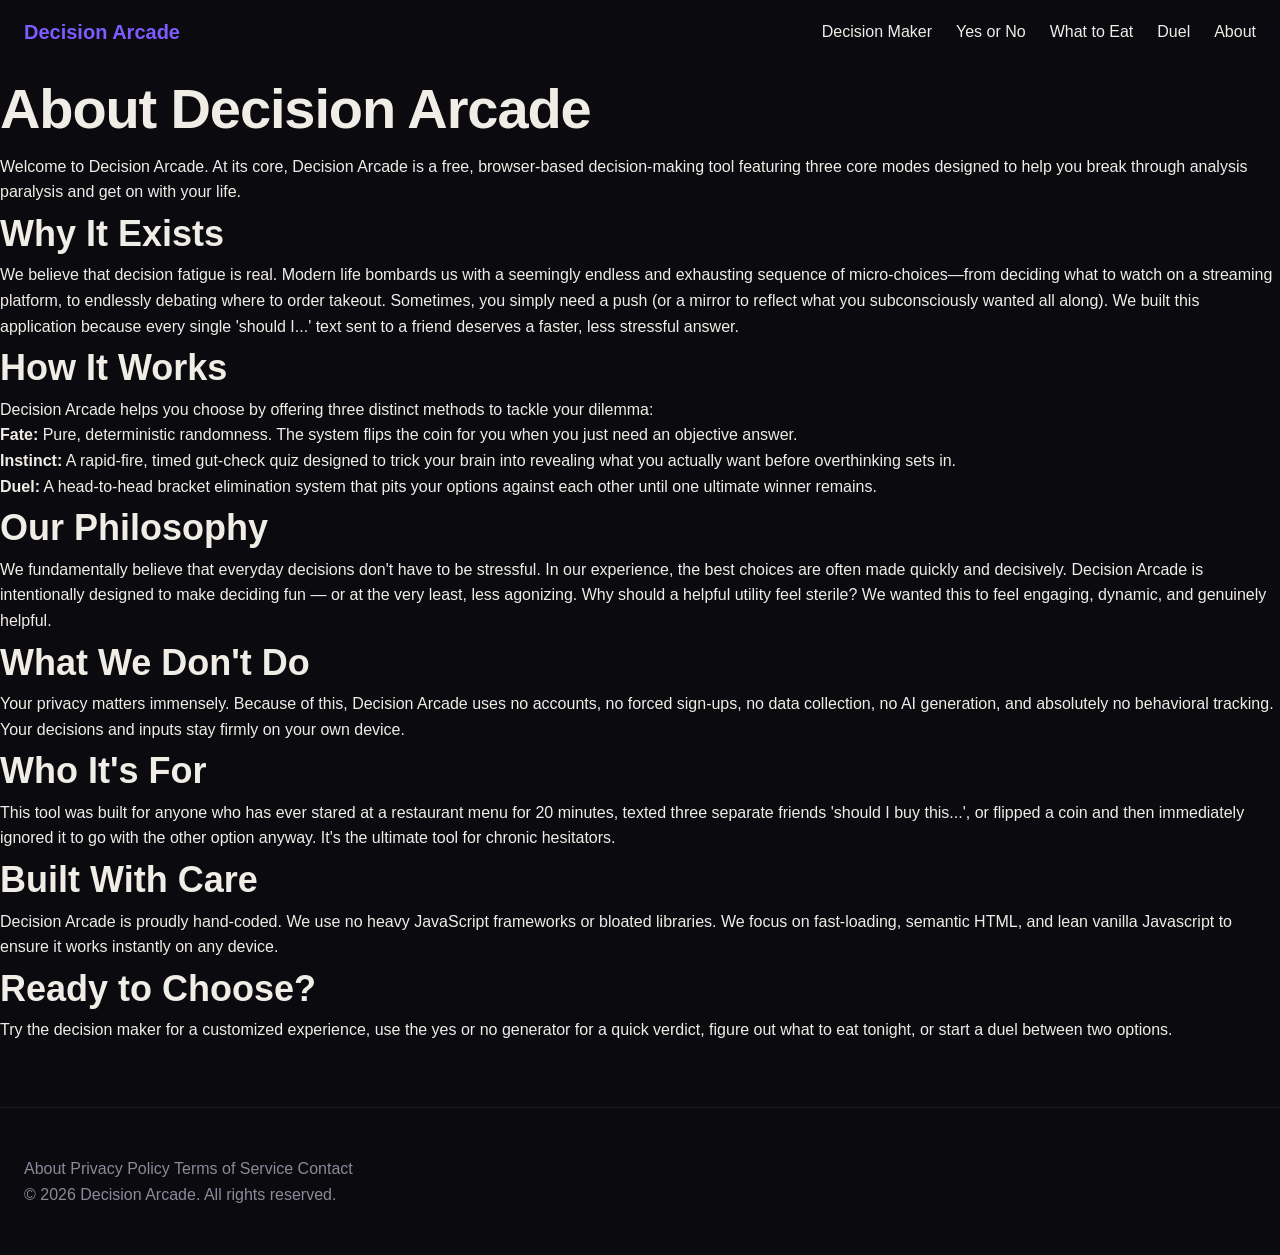
==== about/index.html @ 9a16ab04 "Initial commit: Decision Arcade static site with pre-monetization ad readiness" ====
<!DOCTYPE html>
<html lang="en">
<head>
    <meta charset="UTF-8">
    <meta name="viewport" content="width=device-width, initial-scale=1.0">
    <title>About Decision Arcade — Why We Built This</title>
    <meta name="description" content="Decision Arcade is a free, no-sign-up decision making tool. Learn why we built it and how it works.">
    <link rel="canonical" href="https://decisionarcade.netlify.app/about/">
    
    <meta property="og:title" content="About Decision Arcade — Why We Built This">
    <meta property="og:description" content="Decision Arcade is a free, no-sign-up decision making tool. Learn why we built it and how it works.">
    <meta property="og:type" content="website">
    <meta property="og:url" content="https://decisionarcade.netlify.app/about/">
    <meta property="og:image" content="https://decisionarcade.netlify.app/images/og-default.jpg">
    
    <meta name="twitter:card" content="summary_large_image">
    <meta name="twitter:title" content="About Decision Arcade — Why We Built This">
    <meta name="twitter:description" content="Decision Arcade is a free, no-sign-up decision making tool. Learn why we built it and how it works.">
    <meta name="twitter:image" content="https://decisionarcade.netlify.app/images/og-default.jpg">
    
    <link rel="icon" href="/favicon.svg" type="image/svg+xml">
    <link rel="stylesheet" href="/css/style.css">
</head>
<body>
    <a href="#main" class="sr-only">Skip to content</a>
    <nav class="site-nav">
      <a href="/" class="nav-logo">Decision Arcade</a>
      <button class="nav-toggle" aria-label="Toggle menu" aria-expanded="false">
        <span></span><span></span><span></span>
      </button>
      <ul class="nav-links">
        <li><a href="/decision-maker/">Decision Maker</a></li>
        <li><a href="/yes-or-no/">Yes or No</a></li>
        <li><a href="/what-should-i-eat/">What to Eat</a></li>
        <li><a href="/duel/">Duel</a></li>
        <li><a href="/about/">About</a></li>
      </ul>
    </nav>
    <div class="nav-mobile">
      <ul>
        <li><a href="/decision-maker/">Decision Maker</a></li>
        <li><a href="/yes-or-no/">Yes or No</a></li>
        <li><a href="/what-should-i-eat/">What to Eat</a></li>
        <li><a href="/duel/">Duel</a></li>
        <li><a href="/about/">About</a></li>
        <li><a href="/privacy/">Privacy</a></li>
        <li><a href="/terms/">Terms</a></li>
        <li><a href="/contact/">Contact</a></li>
      </ul>
    </div>

    <div class="ad-slot ad-slot-header"></div>

    <main id="main">
        <div class="content-container">
            <h1>About Decision Arcade</h1>
            
            <p>Welcome to Decision Arcade. At its core, Decision Arcade is a free, browser-based decision-making tool featuring three core modes designed to help you break through analysis paralysis and get on with your life.</p>
            
            <h2>Why It Exists</h2>
            <p>We believe that decision fatigue is real. Modern life bombards us with a seemingly endless and exhausting sequence of micro-choices—from deciding what to watch on a streaming platform, to endlessly debating where to order takeout. Sometimes, you simply need a push (or a mirror to reflect what you subconsciously wanted all along). We built this application because every single 'should I...' text sent to a friend deserves a faster, less stressful answer.</p>

            <h2>How It Works</h2>
            <p>Decision Arcade helps you choose by offering three distinct methods to tackle your dilemma:</p>
            <ul>
                <li><strong>Fate:</strong> Pure, deterministic randomness. The system flips the coin for you when you just need an objective answer.</li>
                <li><strong>Instinct:</strong> A rapid-fire, timed gut-check quiz designed to trick your brain into revealing what you actually want before overthinking sets in.</li>
                <li><strong>Duel:</strong> A head-to-head bracket elimination system that pits your options against each other until one ultimate winner remains.</li>
            </ul>

            <h2>Our Philosophy</h2>
            <p>We fundamentally believe that everyday decisions don't have to be stressful. In our experience, the best choices are often made quickly and decisively. Decision Arcade is intentionally designed to make deciding fun — or at the very least, less agonizing. Why should a helpful utility feel sterile? We wanted this to feel engaging, dynamic, and genuinely helpful.</p>

            <h2>What We Don't Do</h2>
            <p>Your privacy matters immensely. Because of this, Decision Arcade uses no accounts, no forced sign-ups, no data collection, no AI generation, and absolutely no behavioral tracking. Your decisions and inputs stay firmly on your own device.</p>

            <h2>Who It's For</h2>
            <p>This tool was built for anyone who has ever stared at a restaurant menu for 20 minutes, texted three separate friends 'should I buy this...', or flipped a coin and then immediately ignored it to go with the other option anyway. It's the ultimate tool for chronic hesitators.</p>

            <h2>Built With Care</h2>
            <p>Decision Arcade is proudly hand-coded. We use no heavy JavaScript frameworks or bloated libraries. We focus on fast-loading, semantic HTML, and lean vanilla Javascript to ensure it works instantly on any device.</p>

            <h2>Ready to Choose?</h2>
            <p><a href="/decision-maker/">Try the decision maker</a> for a customized experience, <a href="/yes-or-no/">use the yes or no generator</a> for a quick verdict, <a href="/what-should-i-eat/">figure out what to eat</a> tonight, or <a href="/duel/">start a duel between two options</a>.</p>
        </div>
    </main>

    <div class="ad-slot ad-slot-footer"></div>

    <footer class="site-footer">
        <div class="footer-links-container">
            <a href="/about/">About</a>
            <a href="/privacy/">Privacy Policy</a>
            <a href="/terms/">Terms of Service</a>
            <a href="/contact/">Contact</a>
        </div>
        <p>&copy; 2026 Decision Arcade. All rights reserved.</p>
    </footer>

    <script src="/js/app.js"></script>
    <script src="/js/seo.js"></script>
</body>
</html>
---- css/style.css ----
/* css/style.css */
/* Mobile-first responsive stylesheet */
:root {
  --bg: #0A0A0F;
  --surface: #141420;
  --glass: rgba(255,255,255,0.04);
  --glass-border: rgba(255,255,255,0.08);
  --text: #F0EDE6;
  --text-muted: #8A8A9A;
  --accent: #7C5CFF;
  --accent-glow: rgba(124,92,255,0.3);
  --accent-hover: #9B7FFF;
  --success: #4ADE80;
  --danger: #F87171;
}

/* RESET */
*, *::before, *::after {
  box-sizing: border-box;
}

body, h1, h2, h3, p, ul, li {
  margin: 0;
  padding: 0;
}

html {
  scroll-behavior: smooth;
}

body {
  background-color: var(--bg);
  color: var(--text);
  font-family: 'Inter', -apple-system, BlinkMacSystemFont, 'Segoe UI', sans-serif;
  line-height: 1.6;
  font-size: 1rem;
}

img, svg {
  max-width: 100%;
  display: block;
}

a {
  color: inherit;
  text-decoration: none;
}

button {
  cursor: pointer;
  border: none;
  background: transparent;
  font-family: inherit;
  padding: 0;
}

/* TYPOGRAPHY */
h1 {
  font-size: clamp(2rem, 5vw, 3.5rem);
  font-weight: 800;
  letter-spacing: -0.02em;
}

h2 {
  font-size: clamp(1.5rem, 3vw, 2.25rem);
  font-weight: 700;
}

h3 {
  font-size: clamp(1.2rem, 2vw, 1.5rem);
  font-weight: 600;
}

/* LAYOUT CLASSES */
.container {
  max-width: 720px;
  margin: 0 auto;
  padding: 0 1.5rem;
}

.container-wide {
  max-width: 960px;
  margin: 0 auto;
  padding: 0 1.5rem;
}

/* COMPONENTS */
.glass-card {
  background: var(--glass);
  border: 1px solid var(--glass-border);
  border-radius: 16px;
  backdrop-filter: blur(16px);
  padding: 2rem;
}

.btn-primary {
  background: var(--accent);
  color: #fff;
  border-radius: 12px;
  padding: 1rem 2rem;
  min-height: 48px;
  font-weight: 600;
  transition: all 0.2s ease;
}
.btn-primary:hover {
  background: var(--accent-hover);
  box-shadow: 0 0 15px var(--accent-glow);
}

.btn-secondary {
  background: transparent;
  border: 1px solid var(--glass-border);
  color: var(--text);
  border-radius: 12px;
  padding: 1rem 2rem;
  min-height: 48px;
  font-weight: 600;
  transition: all 0.2s ease;
}
.btn-secondary:hover {
  background: var(--glass);
}

.btn-ghost {
  background: none;
  border: none;
  color: var(--accent);
  padding: 0.5rem 1rem;
  font-weight: 600;
}
.btn-ghost:hover {
  text-decoration: underline;
}

.input-field {
  background: var(--surface);
  border: 1px solid var(--glass-border);
  border-radius: 12px;
  padding: 1rem 1.5rem;
  color: var(--text);
  font-size: 1.125rem;
  width: 100%;
  transition: border-color 0.2s ease, box-shadow 0.2s ease;
}
.input-field:focus {
  outline: none;
  border-color: var(--accent);
  box-shadow: 0 0 0 2px var(--accent-glow);
}

.mode-card {
  background: var(--glass);
  border: 1px solid var(--glass-border);
  border-radius: 16px;
  backdrop-filter: blur(16px);
  padding: 1.5rem;
  cursor: pointer;
  transition: transform 0.2s ease, border-color 0.2s ease;
}
.mode-card:hover {
  transform: translateY(-4px);
  border-color: var(--accent);
}

.result-screen {
  text-align: center;
  position: relative;
}
.result-screen::before {
  content: '';
  position: absolute;
  top: 50%;
  left: 50%;
  transform: translate(-50%, -50%);
  width: 200px;
  height: 200px;
  background: var(--accent-glow);
  filter: blur(50px);
  z-index: -1;
  border-radius: 50%;
}

.verdict-text {
  font-size: clamp(2rem, 8vw, 4rem);
  font-weight: 800;
  text-transform: uppercase;
  color: var(--accent);
  margin-bottom: 1rem;
}

.feedback-btn {
  background: var(--surface);
  border: 1px solid var(--glass-border);
  border-radius: 20px;
  padding: 0.5rem 1rem;
  font-size: 0.875rem;
  color: var(--text-muted);
  transition: all 0.2s ease;
}
.feedback-btn:hover {
  background: var(--glass);
  color: var(--text);
}

/* AD SLOTS — Pre-monetization: containers exist in DOM but are visually
   hidden. When an ad network is connected, remove `display:none` and
   restore min-heights. Never add fake ad text or placeholder imagery. */
.ad-slot {
  display: none;          /* hidden until ad network active */
  margin: 0;
  padding: 0;
  border: none;
  background: transparent;
}
.ad-slot-header {
  min-height: 0;
}
.ad-slot-content {
  min-height: 0;
}
.ad-slot-footer {
  min-height: 0;
}

/* NAVIGATION */
.site-nav {
  display: flex;
  justify-content: space-between;
  align-items: center;
  padding: 1rem 1.5rem;
  position: sticky;
  top: 0;
  z-index: 100;
  background: rgba(10, 10, 15, 0.8);
  backdrop-filter: blur(10px);
}
.nav-logo {
  font-weight: 800;
  font-size: 1.25rem;
  color: var(--accent);
  text-decoration: none;
}
.nav-links {
  display: none;
  gap: 1.5rem;
  list-style: none;
}
.nav-toggle {
  display: block;
  width: 48px;
  height: 48px;
  color: var(--text);
  font-size: 1.5rem;
}
.nav-mobile {
  position: fixed;
  top: 0;
  left: 0;
  width: 100%;
  height: 100vh;
  background: var(--bg);
  z-index: 99;
  display: none;
  flex-direction: column;
  align-items: center;
  justify-content: center;
  gap: 2rem;
  list-style: none;
}
.nav-mobile.active {
  display: flex;
}

/* FOOTER */
.site-footer {
  padding: 3rem 1.5rem;
  border-top: 1px solid var(--glass-border);
  color: var(--text-muted);
  margin-top: 4rem;
}
.site-footer-grid {
  display: grid;
  grid-template-columns: repeat(auto-fit, minmax(150px, 1fr));
  gap: 2rem;
  max-width: 960px;
  margin: 0 auto;
}

/* HISTORY */
.history-section {
  margin-top: 2rem;
}
.history-item {
  background: var(--glass);
  border: 1px solid var(--glass-border);
  border-radius: 8px;
  padding: 1rem;
  margin-bottom: 0.5rem;
  display: flex;
  flex-direction: column;
  gap: 0.5rem;
}
.history-clear {
  color: var(--danger);
  font-size: 0.875rem;
  margin-top: 1rem;
}

/* SCREENS */
.screen {
  display: none;
}
.screen.active {
  display: block;
  animation: fadeIn 0.5s ease;
}

/* FAQ */
.faq-section {
  max-width: 720px;
  margin: 0 auto;
}
.faq-item {
  border-bottom: 1px solid var(--glass-border);
}
.faq-question {
  font-weight: 600;
  cursor: pointer;
  padding: 1rem 0;
  display: flex;
  justify-content: space-between;
  align-items: center;
}
.faq-question::after {
  content: '+';
  font-size: 1.5rem;
  color: var(--accent);
}
.faq-item.open .faq-question::after {
  content: '-';
}
.faq-answer {
  padding: 0 0 1rem;
  color: var(--text-muted);
  max-height: 0;
  overflow: hidden;
  transition: max-height 0.3s ease, opacity 0.3s ease;
  opacity: 0;
}
.faq-item.open .faq-answer {
  max-height: 500px;
  opacity: 1;
}

/* CONTENT */
.editorial-section {
  max-width: 720px;
  margin: 3rem auto 0;
  line-height: 1.8;
}
.editorial-section h2 {
  margin-bottom: 1rem;
}
.editorial-section p {
  margin-bottom: 1rem;
  color: var(--text-muted);
}

/* UTILITIES */
.sr-only {
  position: absolute;
  width: 1px;
  height: 1px;
  padding: 0;
  margin: -1px;
  overflow: hidden;
  clip: rect(0, 0, 0, 0);
  white-space: nowrap;
  border-width: 0;
}
.text-accent { color: var(--accent); }
.text-muted { color: var(--text-muted); }
.glow { box-shadow: 0 0 30px var(--accent-glow); }
.fade-in { animation: fadeIn 0.5s ease; }
.scale-in { animation: scaleIn 0.3s ease; }
.toast {
  position: fixed;
  bottom: 2rem;
  left: 50%;
  transform: translateX(-50%) translateY(100px);
  background: var(--surface);
  color: var(--text);
  padding: 1rem 2rem;
  border-radius: 8px;
  border: 1px solid var(--glass-border);
  z-index: 1000;
  opacity: 0;
  transition: transform 0.3s ease, opacity 0.3s ease;
}
.toast.show {
  transform: translateX(-50%) translateY(0);
  opacity: 1;
}

/* ANIMATIONS */
@keyframes fadeIn {
  from { opacity: 0; transform: translateY(10px); }
  to { opacity: 1; transform: translateY(0); }
}
@keyframes scaleIn {
  from { opacity: 0; transform: scale(0.95); }
  to { opacity: 1; transform: scale(1); }
}
@keyframes pulse {
  0%, 100% { opacity: 1; }
  50% { opacity: 0.7; }
}

/* RESPONSIVE */
@media (min-width: 640px) {
  .history-item {
    flex-direction: row;
    align-items: center;
    justify-content: space-between;
  }
}
@media (min-width: 768px) {
  .nav-links { display: flex; }
  .nav-toggle { display: none; }
  .nav-mobile { display: none !important; }
}
@media (min-width: 1024px) {
  .container { padding: 0 2rem; }
  .container-wide { padding: 0 2rem; }
  .glass-card { padding: 3rem; }
}
@media (prefers-reduced-motion: reduce) {
  *, *::before, *::after {
    animation-duration: 0.01ms !important;
    animation-iteration-count: 1 !important;
    transition-duration: 0.01ms !important;
    scroll-behavior: auto !important;
  }
}
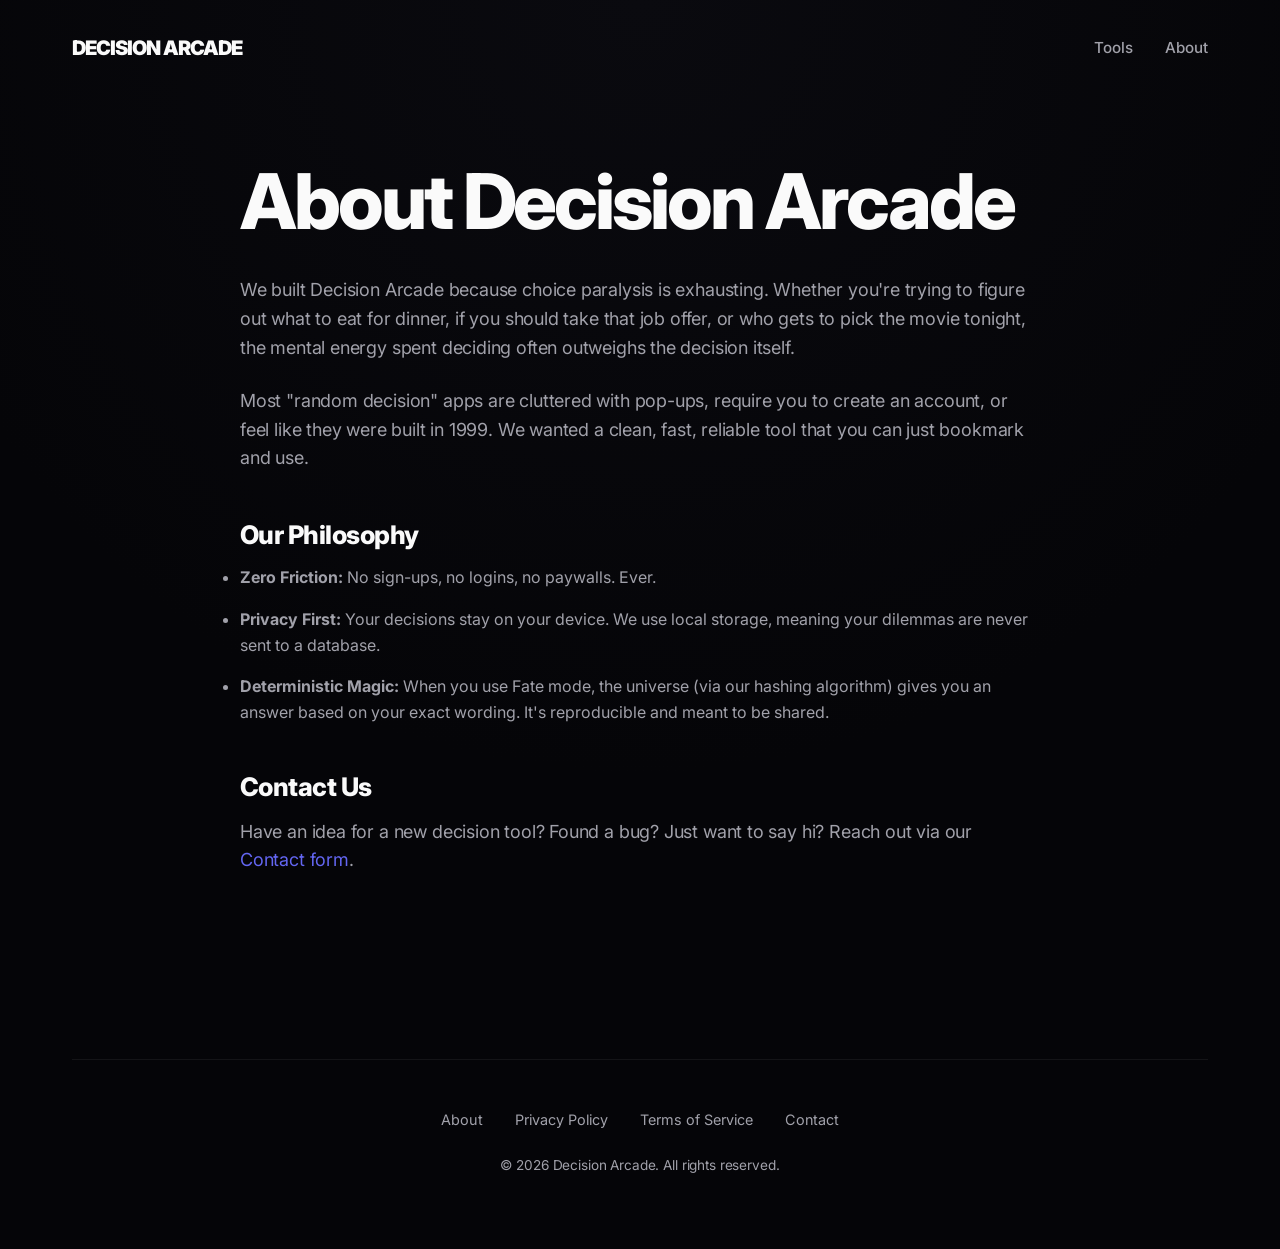
==== commit 5553e2f0: "V2 Cinematic Redesign" ====
--- a/about/index.html
+++ b/about/index.html
@@ -3,101 +3,52 @@
 <head>
     <meta charset="UTF-8">
     <meta name="viewport" content="width=device-width, initial-scale=1.0">
-    <title>About Decision Arcade — Why We Built This</title>
-    <meta name="description" content="Decision Arcade is a free, no-sign-up decision making tool. Learn why we built it and how it works.">
-    <link rel="canonical" href="https://decisionarcade.netlify.app/about/">
-    
-    <meta property="og:title" content="About Decision Arcade — Why We Built This">
-    <meta property="og:description" content="Decision Arcade is a free, no-sign-up decision making tool. Learn why we built it and how it works.">
-    <meta property="og:type" content="website">
-    <meta property="og:url" content="https://decisionarcade.netlify.app/about/">
-    <meta property="og:image" content="https://decisionarcade.netlify.app/images/og-default.jpg">
-    
-    <meta name="twitter:card" content="summary_large_image">
-    <meta name="twitter:title" content="About Decision Arcade — Why We Built This">
-    <meta name="twitter:description" content="Decision Arcade is a free, no-sign-up decision making tool. Learn why we built it and how it works.">
-    <meta name="twitter:image" content="https://decisionarcade.netlify.app/images/og-default.jpg">
-    
+    <title>About | Decision Arcade</title>
+    <meta name="description" content="About Decision Arcade. We build free tools to help you break through choice paralysis.">
     <link rel="icon" href="/favicon.svg" type="image/svg+xml">
     <link rel="stylesheet" href="/css/style.css">
 </head>
 <body>
-    <a href="#main" class="sr-only">Skip to content</a>
-    <nav class="site-nav">
-      <a href="/" class="nav-logo">Decision Arcade</a>
-      <button class="nav-toggle" aria-label="Toggle menu" aria-expanded="false">
-        <span></span><span></span><span></span>
-      </button>
-      <ul class="nav-links">
-        <li><a href="/decision-maker/">Decision Maker</a></li>
-        <li><a href="/yes-or-no/">Yes or No</a></li>
-        <li><a href="/what-should-i-eat/">What to Eat</a></li>
-        <li><a href="/duel/">Duel</a></li>
-        <li><a href="/about/">About</a></li>
-      </ul>
-    </nav>
-    <div class="nav-mobile">
-      <ul>
-        <li><a href="/decision-maker/">Decision Maker</a></li>
-        <li><a href="/yes-or-no/">Yes or No</a></li>
-        <li><a href="/what-should-i-eat/">What to Eat</a></li>
-        <li><a href="/duel/">Duel</a></li>
-        <li><a href="/about/">About</a></li>
-        <li><a href="/privacy/">Privacy</a></li>
-        <li><a href="/terms/">Terms</a></li>
-        <li><a href="/contact/">Contact</a></li>
-      </ul>
+    <div class="container">
+        <header>
+            <nav class="site-nav">
+                <a href="/" class="logo">Decision Arcade</a>
+                <div class="links">
+                    <a href="/decision-maker/">Tools</a>
+                    <a href="/about/">About</a>
+                </div>
+            </nav>
+        </header>
+
+        <main id="main-content" style="padding: 4rem 0; max-width: 800px; margin: 0 auto;">
+            <div class="reveal">
+                <h1 style="margin-bottom: 2rem;">About Decision Arcade</h1>
+                
+                <p>We built Decision Arcade because choice paralysis is exhausting. Whether you're trying to figure out what to eat for dinner, if you should take that job offer, or who gets to pick the movie tonight, the mental energy spent deciding often outweighs the decision itself.</p>
+                
+                <p>Most "random decision" apps are cluttered with pop-ups, require you to create an account, or feel like they were built in 1999. We wanted a clean, fast, reliable tool that you can just bookmark and use.</p>
+
+                <h3 style="margin-top: 3rem; margin-bottom: 1rem;">Our Philosophy</h3>
+                <ul>
+                    <li style="margin-bottom: 1rem; color: var(--text-secondary);"><strong>Zero Friction:</strong> No sign-ups, no logins, no paywalls. Ever.</li>
+                    <li style="margin-bottom: 1rem; color: var(--text-secondary);"><strong>Privacy First:</strong> Your decisions stay on your device. We use local storage, meaning your dilemmas are never sent to a database.</li>
+                    <li style="margin-bottom: 1rem; color: var(--text-secondary);"><strong>Deterministic Magic:</strong> When you use Fate mode, the universe (via our hashing algorithm) gives you an answer based on your exact wording. It's reproducible and meant to be shared.</li>
+                </ul>
+
+                <h3 style="margin-top: 3rem; margin-bottom: 1rem;">Contact Us</h3>
+                <p>Have an idea for a new decision tool? Found a bug? Just want to say hi? Reach out via our <a href="/contact/">Contact form</a>.</p>
+            </div>
+        </main>
+
+        <footer class="site-footer">
+            <div class="links">
+                <a href="/about/">About</a>
+                <a href="/privacy/">Privacy Policy</a>
+                <a href="/terms/">Terms of Service</a>
+                <a href="/contact/">Contact</a>
+            </div>
+            <p class="text-muted" style="font-size: 0.85rem;">&copy; 2026 Decision Arcade. All rights reserved.</p>
+        </footer>
     </div>
-
-    <div class="ad-slot ad-slot-header"></div>
-
-    <main id="main">
-        <div class="content-container">
-            <h1>About Decision Arcade</h1>
-            
-            <p>Welcome to Decision Arcade. At its core, Decision Arcade is a free, browser-based decision-making tool featuring three core modes designed to help you break through analysis paralysis and get on with your life.</p>
-            
-            <h2>Why It Exists</h2>
-            <p>We believe that decision fatigue is real. Modern life bombards us with a seemingly endless and exhausting sequence of micro-choices—from deciding what to watch on a streaming platform, to endlessly debating where to order takeout. Sometimes, you simply need a push (or a mirror to reflect what you subconsciously wanted all along). We built this application because every single 'should I...' text sent to a friend deserves a faster, less stressful answer.</p>
-
-            <h2>How It Works</h2>
-            <p>Decision Arcade helps you choose by offering three distinct methods to tackle your dilemma:</p>
-            <ul>
-                <li><strong>Fate:</strong> Pure, deterministic randomness. The system flips the coin for you when you just need an objective answer.</li>
-                <li><strong>Instinct:</strong> A rapid-fire, timed gut-check quiz designed to trick your brain into revealing what you actually want before overthinking sets in.</li>
-                <li><strong>Duel:</strong> A head-to-head bracket elimination system that pits your options against each other until one ultimate winner remains.</li>
-            </ul>
-
-            <h2>Our Philosophy</h2>
-            <p>We fundamentally believe that everyday decisions don't have to be stressful. In our experience, the best choices are often made quickly and decisively. Decision Arcade is intentionally designed to make deciding fun — or at the very least, less agonizing. Why should a helpful utility feel sterile? We wanted this to feel engaging, dynamic, and genuinely helpful.</p>
-
-            <h2>What We Don't Do</h2>
-            <p>Your privacy matters immensely. Because of this, Decision Arcade uses no accounts, no forced sign-ups, no data collection, no AI generation, and absolutely no behavioral tracking. Your decisions and inputs stay firmly on your own device.</p>
-
-            <h2>Who It's For</h2>
-            <p>This tool was built for anyone who has ever stared at a restaurant menu for 20 minutes, texted three separate friends 'should I buy this...', or flipped a coin and then immediately ignored it to go with the other option anyway. It's the ultimate tool for chronic hesitators.</p>
-
-            <h2>Built With Care</h2>
-            <p>Decision Arcade is proudly hand-coded. We use no heavy JavaScript frameworks or bloated libraries. We focus on fast-loading, semantic HTML, and lean vanilla Javascript to ensure it works instantly on any device.</p>
-
-            <h2>Ready to Choose?</h2>
-            <p><a href="/decision-maker/">Try the decision maker</a> for a customized experience, <a href="/yes-or-no/">use the yes or no generator</a> for a quick verdict, <a href="/what-should-i-eat/">figure out what to eat</a> tonight, or <a href="/duel/">start a duel between two options</a>.</p>
-        </div>
-    </main>
-
-    <div class="ad-slot ad-slot-footer"></div>
-
-    <footer class="site-footer">
-        <div class="footer-links-container">
-            <a href="/about/">About</a>
-            <a href="/privacy/">Privacy Policy</a>
-            <a href="/terms/">Terms of Service</a>
-            <a href="/contact/">Contact</a>
-        </div>
-        <p>&copy; 2026 Decision Arcade. All rights reserved.</p>
-    </footer>
-
-    <script src="/js/app.js"></script>
-    <script src="/js/seo.js"></script>
 </body>
 </html>
--- a/css/style.css
+++ b/css/style.css
@@ -1,225 +1,220 @@
-/* css/style.css */
-/* Mobile-first responsive stylesheet */
+@import url('https://fonts.googleapis.com/css2?family=Inter:wght@400;500;600;700;800;900&display=swap');
+
 :root {
-  --bg: #0A0A0F;
-  --surface: #141420;
-  --glass: rgba(255,255,255,0.04);
-  --glass-border: rgba(255,255,255,0.08);
-  --text: #F0EDE6;
-  --text-muted: #8A8A9A;
-  --accent: #7C5CFF;
-  --accent-glow: rgba(124,92,255,0.3);
-  --accent-hover: #9B7FFF;
-  --success: #4ADE80;
+  --bg: #050508;
+  --surface: #0A0A0F;
+  --surface-elevated: #111116;
+  --border: rgba(255,255,255,0.06);
+  --border-hover: rgba(255,255,255,0.15);
+  
+  --text-primary: #FAFAFA;
+  --text-secondary: #A1A1AA;
+  --text-tertiary: #52525B;
+  
+  --accent: #6366F1;
+  --accent-glow: rgba(99, 102, 241, 0.15);
+  --accent-hover: #818CF8;
+
+  --success: #34D399;
   --danger: #F87171;
-}
-
-/* RESET */
-*, *::before, *::after {
-  box-sizing: border-box;
-}
-
-body, h1, h2, h3, p, ul, li {
-  margin: 0;
-  padding: 0;
-}
-
-html {
-  scroll-behavior: smooth;
-}
+  
+  --font-base: 'Inter', system-ui, -apple-system, sans-serif;
+  --radius-sm: 8px;
+  --radius-md: 12px;
+  --radius-lg: 16px;
+  
+  --transition-fast: 150ms ease;
+  --transition-smooth: 400ms cubic-bezier(0.16, 1, 0.3, 1);
+}
+
+* { box-sizing: border-box; margin: 0; padding: 0; }
+
+html { scroll-behavior: smooth; }
 
 body {
   background-color: var(--bg);
-  color: var(--text);
-  font-family: 'Inter', -apple-system, BlinkMacSystemFont, 'Segoe UI', sans-serif;
+  color: var(--text-primary);
+  font-family: var(--font-base);
   line-height: 1.6;
+  font-size: 16px;
+  -webkit-font-smoothing: antialiased;
+  -moz-osx-font-smoothing: grayscale;
+  background-image: radial-gradient(circle at 50% 0%, var(--surface) 0%, var(--bg) 70%);
+  background-attachment: fixed;
+  min-height: 100vh;
+}
+
+/* TYPOGRAPHY */
+h1, h2, h3, h4, h5, h6 {
+  font-weight: 800;
+  letter-spacing: -0.04em;
+  line-height: 1.1;
+  color: var(--text-primary);
+}
+
+h1 { font-size: clamp(3rem, 6vw, 5rem); }
+h2 { font-size: clamp(2rem, 4vw, 3rem); letter-spacing: -0.03em; }
+h3 { font-size: clamp(1.25rem, 2vw, 1.75rem); letter-spacing: -0.02em; }
+
+p {
+  color: var(--text-secondary);
+  letter-spacing: -0.01em;
+  margin-bottom: 1.5rem;
+  font-size: 1.125rem;
+}
+
+a {
+  color: var(--accent);
+  text-decoration: none;
+  transition: color var(--transition-fast);
+}
+a:hover { color: var(--accent-hover); }
+
+/* LAYOUT */
+.container {
+  max-width: 1200px;
+  margin: 0 auto;
+  padding: 0 2rem;
+}
+
+main { min-height: 80vh; }
+
+/* CINEMATIC ANIMATIONS */
+@keyframes cinematic-reveal {
+  0% { opacity: 0; filter: blur(10px); transform: translateY(20px) scale(0.98); }
+  100% { opacity: 1; filter: blur(0); transform: translateY(0) scale(1); }
+}
+
+@keyframes fade-in-up {
+  0% { opacity: 0; transform: translateY(15px); }
+  100% { opacity: 1; transform: translateY(0); }
+}
+
+.reveal { animation: cinematic-reveal 1s var(--transition-smooth) forwards; opacity: 0; }
+.reveal-delay-1 { animation-delay: 200ms; }
+.reveal-delay-2 { animation-delay: 400ms; }
+.reveal-delay-3 { animation-delay: 600ms; }
+
+/* INPUT FIELD */
+.input-field {
+  background: var(--surface-elevated);
+  border: 1px solid var(--border);
+  color: var(--text-primary);
+  padding: 1.5rem 2rem;
+  width: 100%;
+  max-width: 700px;
+  border-radius: var(--radius-lg);
+  font-size: clamp(1.25rem, 3vw, 1.75rem);
+  font-family: var(--font-base);
+  font-weight: 500;
+  letter-spacing: -0.02em;
+  transition: all var(--transition-smooth);
+  outline: none;
+  box-shadow: 0 4px 20px rgba(0,0,0,0.2);
+}
+.input-field::placeholder { color: var(--text-tertiary); font-weight: 400; }
+.input-field:focus {
+  border-color: var(--accent);
+  background: var(--surface);
+  box-shadow: 0 0 0 1px var(--accent), 0 0 40px var(--accent-glow);
+}
+
+/* BUTTONS */
+.btn {
+  display: inline-flex;
+  align-items: center;
+  justify-content: center;
+  padding: 1rem 2rem;
+  border-radius: var(--radius-md);
+  font-family: var(--font-base);
+  font-weight: 600;
   font-size: 1rem;
-}
-
-img, svg {
-  max-width: 100%;
-  display: block;
-}
-
-a {
-  color: inherit;
-  text-decoration: none;
-}
-
-button {
+  letter-spacing: -0.01em;
   cursor: pointer;
-  border: none;
-  background: transparent;
-  font-family: inherit;
-  padding: 0;
-}
-
-/* TYPOGRAPHY */
-h1 {
-  font-size: clamp(2rem, 5vw, 3.5rem);
-  font-weight: 800;
-  letter-spacing: -0.02em;
-}
-
-h2 {
-  font-size: clamp(1.5rem, 3vw, 2.25rem);
-  font-weight: 700;
-}
-
-h3 {
-  font-size: clamp(1.2rem, 2vw, 1.5rem);
-  font-weight: 600;
-}
-
-/* LAYOUT CLASSES */
-.container {
-  max-width: 720px;
-  margin: 0 auto;
-  padding: 0 1.5rem;
-}
-
-.container-wide {
-  max-width: 960px;
-  margin: 0 auto;
-  padding: 0 1.5rem;
-}
-
-/* COMPONENTS */
-.glass-card {
-  background: var(--glass);
-  border: 1px solid var(--glass-border);
-  border-radius: 16px;
-  backdrop-filter: blur(16px);
-  padding: 2rem;
-}
-
+  transition: all var(--transition-fast);
+  outline: none;
+  border: 1px solid transparent;
+}
 .btn-primary {
   background: var(--accent);
   color: #fff;
-  border-radius: 12px;
-  padding: 1rem 2rem;
-  min-height: 48px;
-  font-weight: 600;
-  transition: all 0.2s ease;
+  box-shadow: 0 4px 15px var(--accent-glow);
 }
 .btn-primary:hover {
   background: var(--accent-hover);
-  box-shadow: 0 0 15px var(--accent-glow);
-}
+  transform: translateY(-2px);
+  box-shadow: 0 6px 20px rgba(99, 102, 241, 0.25);
+}
+.btn-primary:active { transform: translateY(0); }
 
 .btn-secondary {
+  background: var(--surface-elevated);
+  border-color: var(--border);
+  color: var(--text-primary);
+}
+.btn-secondary:hover {
+  background: var(--surface);
+  border-color: var(--border-hover);
+}
+
+.btn-outline {
   background: transparent;
-  border: 1px solid var(--glass-border);
-  color: var(--text);
-  border-radius: 12px;
-  padding: 1rem 2rem;
-  min-height: 48px;
-  font-weight: 600;
-  transition: all 0.2s ease;
-}
-.btn-secondary:hover {
-  background: var(--glass);
+  border-color: var(--border);
+  color: var(--text-primary);
+}
+.btn-outline:hover {
+  border-color: var(--border-hover);
+  background: rgba(255,255,255,0.02);
 }
 
 .btn-ghost {
-  background: none;
-  border: none;
-  color: var(--accent);
-  padding: 0.5rem 1rem;
-  font-weight: 600;
+  background: transparent;
+  color: var(--text-secondary);
 }
 .btn-ghost:hover {
-  text-decoration: underline;
-}
-
-.input-field {
-  background: var(--surface);
-  border: 1px solid var(--glass-border);
-  border-radius: 12px;
-  padding: 1rem 1.5rem;
-  color: var(--text);
-  font-size: 1.125rem;
+  color: var(--text-primary);
+  background: rgba(255,255,255,0.03);
+}
+
+/* MODE CARDS */
+.modes-grid {
+  display: grid;
+  grid-template-columns: repeat(auto-fit, minmax(300px, 1fr));
+  gap: 1.5rem;
   width: 100%;
-  transition: border-color 0.2s ease, box-shadow 0.2s ease;
-}
-.input-field:focus {
-  outline: none;
-  border-color: var(--accent);
-  box-shadow: 0 0 0 2px var(--accent-glow);
-}
-
+  max-width: 1000px;
+  margin: 0 auto;
+}
 .mode-card {
-  background: var(--glass);
-  border: 1px solid var(--glass-border);
-  border-radius: 16px;
-  backdrop-filter: blur(16px);
-  padding: 1.5rem;
+  background: transparent;
+  border: 1px solid var(--border);
+  border-radius: var(--radius-lg);
+  padding: 2.5rem 2rem;
+  text-align: left;
+  transition: all var(--transition-smooth);
   cursor: pointer;
-  transition: transform 0.2s ease, border-color 0.2s ease;
+  display: flex;
+  flex-direction: column;
+  height: 100%;
 }
 .mode-card:hover {
+  border-color: rgba(99, 102, 241, 0.4);
+  background: rgba(99, 102, 241, 0.02);
   transform: translateY(-4px);
-  border-color: var(--accent);
-}
-
-.result-screen {
-  text-align: center;
-  position: relative;
-}
-.result-screen::before {
-  content: '';
-  position: absolute;
-  top: 50%;
-  left: 50%;
-  transform: translate(-50%, -50%);
-  width: 200px;
-  height: 200px;
-  background: var(--accent-glow);
-  filter: blur(50px);
-  z-index: -1;
-  border-radius: 50%;
-}
-
-.verdict-text {
-  font-size: clamp(2rem, 8vw, 4rem);
-  font-weight: 800;
-  text-transform: uppercase;
-  color: var(--accent);
-  margin-bottom: 1rem;
-}
-
-.feedback-btn {
-  background: var(--surface);
-  border: 1px solid var(--glass-border);
-  border-radius: 20px;
-  padding: 0.5rem 1rem;
-  font-size: 0.875rem;
-  color: var(--text-muted);
-  transition: all 0.2s ease;
-}
-.feedback-btn:hover {
-  background: var(--glass);
-  color: var(--text);
-}
-
-/* AD SLOTS — Pre-monetization: containers exist in DOM but are visually
-   hidden. When an ad network is connected, remove `display:none` and
-   restore min-heights. Never add fake ad text or placeholder imagery. */
-.ad-slot {
-  display: none;          /* hidden until ad network active */
+  box-shadow: 0 10px 30px rgba(0,0,0,0.2);
+}
+.mode-card h3 {
+  font-size: 1.5rem;
+  color: var(--text-primary);
+  margin-bottom: 0.75rem;
+  display: flex;
+  align-items: center;
+  gap: 0.5rem;
+}
+.mode-card p {
+  font-size: 1rem;
   margin: 0;
-  padding: 0;
-  border: none;
-  background: transparent;
-}
-.ad-slot-header {
-  min-height: 0;
-}
-.ad-slot-content {
-  min-height: 0;
-}
-.ad-slot-footer {
-  min-height: 0;
+  color: var(--text-secondary);
 }
 
 /* NAVIGATION */
@@ -227,215 +222,115 @@
   display: flex;
   justify-content: space-between;
   align-items: center;
-  padding: 1rem 1.5rem;
-  position: sticky;
-  top: 0;
-  z-index: 100;
-  background: rgba(10, 10, 15, 0.8);
-  backdrop-filter: blur(10px);
-}
-.nav-logo {
-  font-weight: 800;
+  padding: 2rem 0;
+}
+.site-nav .logo {
+  font-weight: 900;
   font-size: 1.25rem;
-  color: var(--accent);
-  text-decoration: none;
-}
-.nav-links {
-  display: none;
-  gap: 1.5rem;
-  list-style: none;
-}
-.nav-toggle {
-  display: block;
-  width: 48px;
-  height: 48px;
-  color: var(--text);
-  font-size: 1.5rem;
-}
-.nav-mobile {
-  position: fixed;
-  top: 0;
-  left: 0;
-  width: 100%;
-  height: 100vh;
-  background: var(--bg);
-  z-index: 99;
-  display: none;
+  color: var(--text-primary);
+  letter-spacing: -0.05em;
+  text-transform: uppercase;
+}
+.site-nav .links {
+  display: flex;
+  gap: 2rem;
+}
+.site-nav .links a {
+  color: var(--text-secondary);
+  font-weight: 500;
+  font-size: 0.95rem;
+}
+.site-nav .links a:hover {
+  color: var(--text-primary);
+}
+
+/* FOOTER */
+.site-footer {
+  border-top: 1px solid var(--border);
+  padding: 3rem 0;
+  margin-top: 6rem;
+  text-align: center;
+}
+.site-footer .links {
+  display: flex;
+  justify-content: center;
+  gap: 2rem;
+  margin-bottom: 1.5rem;
+  flex-wrap: wrap;
+}
+.site-footer .links a {
+  color: var(--text-secondary);
+  font-size: 0.9rem;
+}
+.site-footer .links a:hover { color: var(--text-primary); }
+
+/* SCREEN STATES */
+.screen { display: none; opacity: 0; }
+.screen.active { 
+  display: block; 
+  animation: fade-in-up 0.6s var(--transition-smooth) forwards; 
+}
+
+/* RESULTS */
+.verdict-result {
+  display: flex;
   flex-direction: column;
   align-items: center;
   justify-content: center;
-  gap: 2rem;
-  list-style: none;
-}
-.nav-mobile.active {
-  display: flex;
-}
-
-/* FOOTER */
-.site-footer {
-  padding: 3rem 1.5rem;
-  border-top: 1px solid var(--glass-border);
-  color: var(--text-muted);
-  margin-top: 4rem;
-}
-.site-footer-grid {
-  display: grid;
-  grid-template-columns: repeat(auto-fit, minmax(150px, 1fr));
-  gap: 2rem;
-  max-width: 960px;
-  margin: 0 auto;
-}
-
-/* HISTORY */
-.history-section {
-  margin-top: 2rem;
-}
-.history-item {
-  background: var(--glass);
-  border: 1px solid var(--glass-border);
-  border-radius: 8px;
-  padding: 1rem;
-  margin-bottom: 0.5rem;
-  display: flex;
-  flex-direction: column;
-  gap: 0.5rem;
-}
-.history-clear {
-  color: var(--danger);
-  font-size: 0.875rem;
-  margin-top: 1rem;
-}
-
-/* SCREENS */
-.screen {
-  display: none;
-}
-.screen.active {
-  display: block;
-  animation: fadeIn 0.5s ease;
-}
-
-/* FAQ */
-.faq-section {
-  max-width: 720px;
-  margin: 0 auto;
-}
-.faq-item {
-  border-bottom: 1px solid var(--glass-border);
-}
-.faq-question {
-  font-weight: 600;
-  cursor: pointer;
-  padding: 1rem 0;
-  display: flex;
-  justify-content: space-between;
-  align-items: center;
-}
-.faq-question::after {
-  content: '+';
+  min-height: 50vh;
+  padding: 2rem 0;
+}
+.verdict-text {
+  font-size: clamp(3rem, 10vw, 8rem);
+  font-weight: 900;
+  letter-spacing: -0.05em;
+  text-transform: uppercase;
+  color: var(--text-primary);
+  line-height: 1;
+  margin-bottom: 1rem;
+  text-shadow: 0 0 40px var(--accent-glow);
+  background: linear-gradient(to bottom right, #fff, #a5b4fc);
+  -webkit-background-clip: text;
+  -webkit-text-fill-color: transparent;
+}
+.verdict-tagline {
   font-size: 1.5rem;
   color: var(--accent);
-}
-.faq-item.open .faq-question::after {
-  content: '-';
-}
-.faq-answer {
-  padding: 0 0 1rem;
-  color: var(--text-muted);
-  max-height: 0;
-  overflow: hidden;
-  transition: max-height 0.3s ease, opacity 0.3s ease;
-  opacity: 0;
-}
-.faq-item.open .faq-answer {
-  max-height: 500px;
-  opacity: 1;
-}
-
-/* CONTENT */
-.editorial-section {
-  max-width: 720px;
-  margin: 3rem auto 0;
-  line-height: 1.8;
-}
-.editorial-section h2 {
   margin-bottom: 1rem;
-}
-.editorial-section p {
-  margin-bottom: 1rem;
-  color: var(--text-muted);
-}
+  font-weight: 600;
+}
+.verdict-explanation {
+  max-width: 600px;
+  font-size: 1.125rem;
+  margin: 0 auto 2rem;
+}
+
+/* AD SLOTS � Pre-monetization */
+.ad-slot {
+  display: none;
+  margin: 0; padding: 0; border: none; background: transparent;
+}
+.ad-slot-header { min-height: 0; }
+.ad-slot-content { min-height: 0; }
+.ad-slot-footer { min-height: 0; }
 
 /* UTILITIES */
-.sr-only {
-  position: absolute;
-  width: 1px;
-  height: 1px;
-  padding: 0;
-  margin: -1px;
-  overflow: hidden;
-  clip: rect(0, 0, 0, 0);
-  white-space: nowrap;
-  border-width: 0;
-}
+.text-center { text-align: center; }
+.text-muted { color: var(--text-secondary); }
 .text-accent { color: var(--accent); }
-.text-muted { color: var(--text-muted); }
-.glow { box-shadow: 0 0 30px var(--accent-glow); }
-.fade-in { animation: fadeIn 0.5s ease; }
-.scale-in { animation: scaleIn 0.3s ease; }
-.toast {
-  position: fixed;
-  bottom: 2rem;
-  left: 50%;
-  transform: translateX(-50%) translateY(100px);
-  background: var(--surface);
-  color: var(--text);
-  padding: 1rem 2rem;
-  border-radius: 8px;
-  border: 1px solid var(--glass-border);
-  z-index: 1000;
-  opacity: 0;
-  transition: transform 0.3s ease, opacity 0.3s ease;
-}
-.toast.show {
-  transform: translateX(-50%) translateY(0);
-  opacity: 1;
-}
-
-/* ANIMATIONS */
-@keyframes fadeIn {
-  from { opacity: 0; transform: translateY(10px); }
-  to { opacity: 1; transform: translateY(0); }
-}
-@keyframes scaleIn {
-  from { opacity: 0; transform: scale(0.95); }
-  to { opacity: 1; transform: scale(1); }
-}
-@keyframes pulse {
-  0%, 100% { opacity: 1; }
-  50% { opacity: 0.7; }
-}
+.flex-center { display: flex; align-items: center; justify-content: center; }
 
 /* RESPONSIVE */
-@media (min-width: 640px) {
-  .history-item {
-    flex-direction: row;
-    align-items: center;
-    justify-content: space-between;
-  }
-}
-@media (min-width: 768px) {
-  .nav-links { display: flex; }
-  .nav-toggle { display: none; }
-  .nav-mobile { display: none !important; }
-}
-@media (min-width: 1024px) {
-  .container { padding: 0 2rem; }
-  .container-wide { padding: 0 2rem; }
-  .glass-card { padding: 3rem; }
-}
+@media (max-width: 768px) {
+  .site-nav .links { display: none; }
+  .input-field { padding: 1.25rem 1.5rem; font-size: 1.125rem; }
+  .modes-grid { grid-template-columns: 1fr; }
+  .btn { width: 100%; margin-bottom: 0.5rem; }
+  .action-buttons { flex-direction: column; width: 100%; max-width: 300px; margin: 0 auto; }
+}
+
 @media (prefers-reduced-motion: reduce) {
-  *, *::before, *::after {
+  *, ::before, ::after {
     animation-duration: 0.01ms !important;
     animation-iteration-count: 1 !important;
     transition-duration: 0.01ms !important;
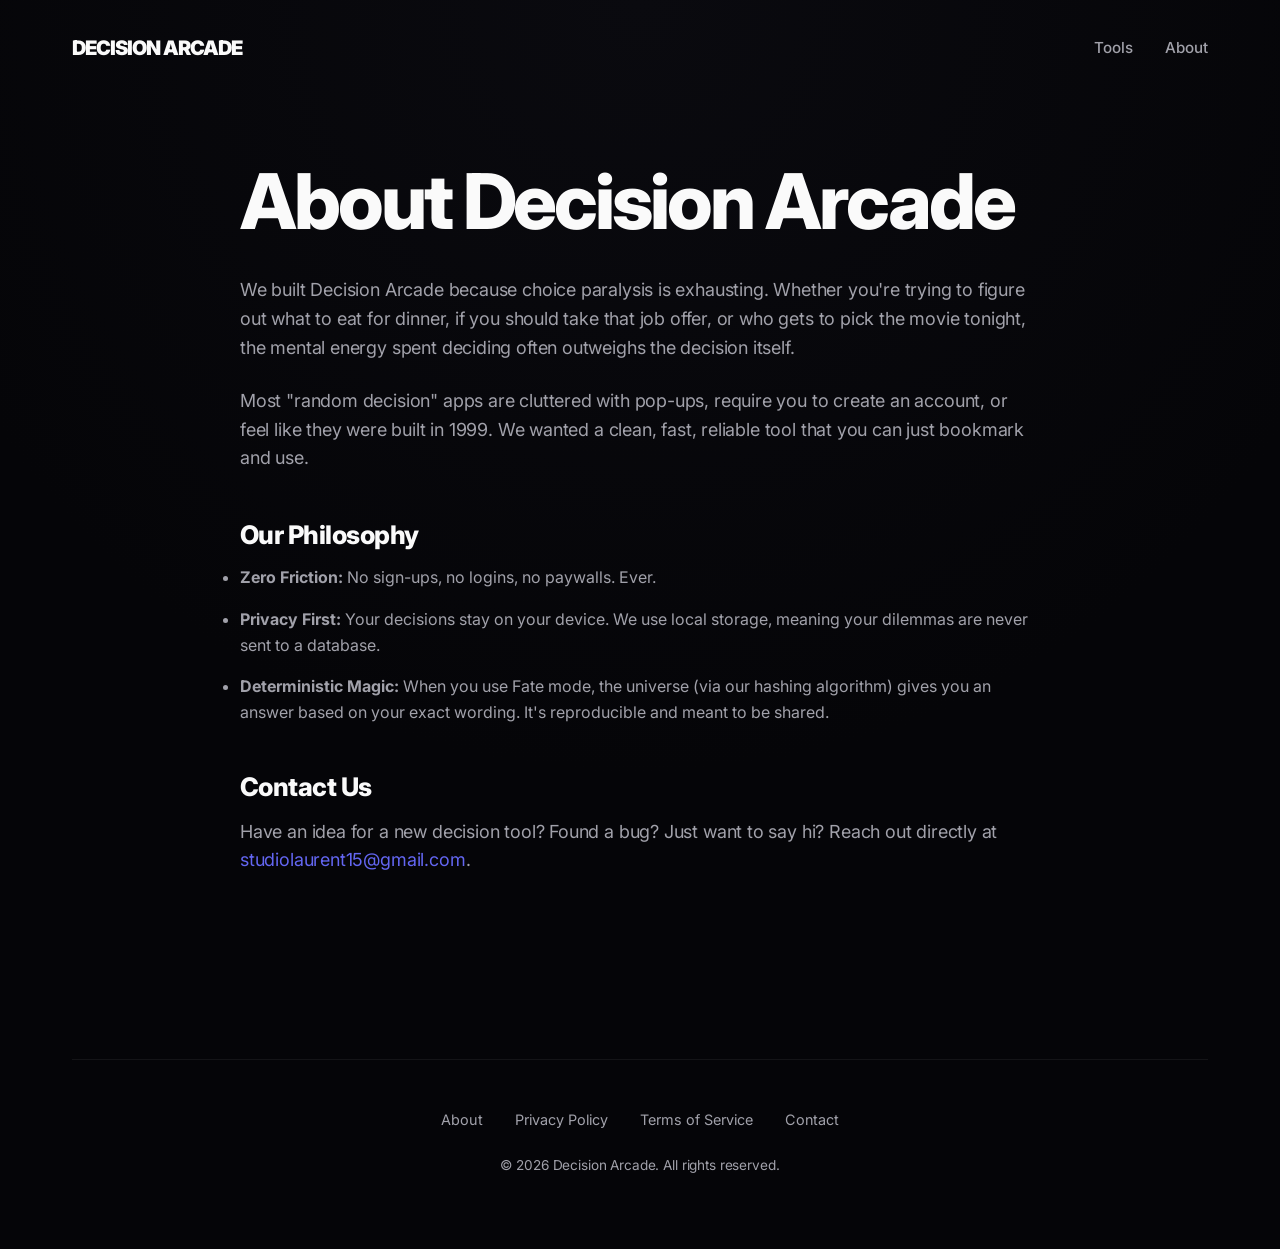
==== commit 240ecfb2: "Update all contact links to point to studiolaurent15@gmail.com" ====
--- a/about/index.html
+++ b/about/index.html
@@ -1,6 +1,7 @@
 <!DOCTYPE html>
 <html lang="en">
 <head>
+    <script async src="https://pagead2.googlesyndication.com/pagead/js/adsbygoogle.js?client=ca-pub-5401678251896562" crossorigin="anonymous"></script>
     <meta charset="UTF-8">
     <meta name="viewport" content="width=device-width, initial-scale=1.0">
     <title>About | Decision Arcade</title>
@@ -36,7 +37,7 @@
                 </ul>
 
                 <h3 style="margin-top: 3rem; margin-bottom: 1rem;">Contact Us</h3>
-                <p>Have an idea for a new decision tool? Found a bug? Just want to say hi? Reach out via our <a href="/contact/">Contact form</a>.</p>
+                <p>Have an idea for a new decision tool? Found a bug? Just want to say hi? Reach out directly at <a href="mailto:studiolaurent15@gmail.com">studiolaurent15@gmail.com</a>.</p>
             </div>
         </main>
 
@@ -45,7 +46,7 @@
                 <a href="/about/">About</a>
                 <a href="/privacy/">Privacy Policy</a>
                 <a href="/terms/">Terms of Service</a>
-                <a href="/contact/">Contact</a>
+                <a href="mailto:studiolaurent15@gmail.com">Contact</a>
             </div>
             <p class="text-muted" style="font-size: 0.85rem;">&copy; 2026 Decision Arcade. All rights reserved.</p>
         </footer>
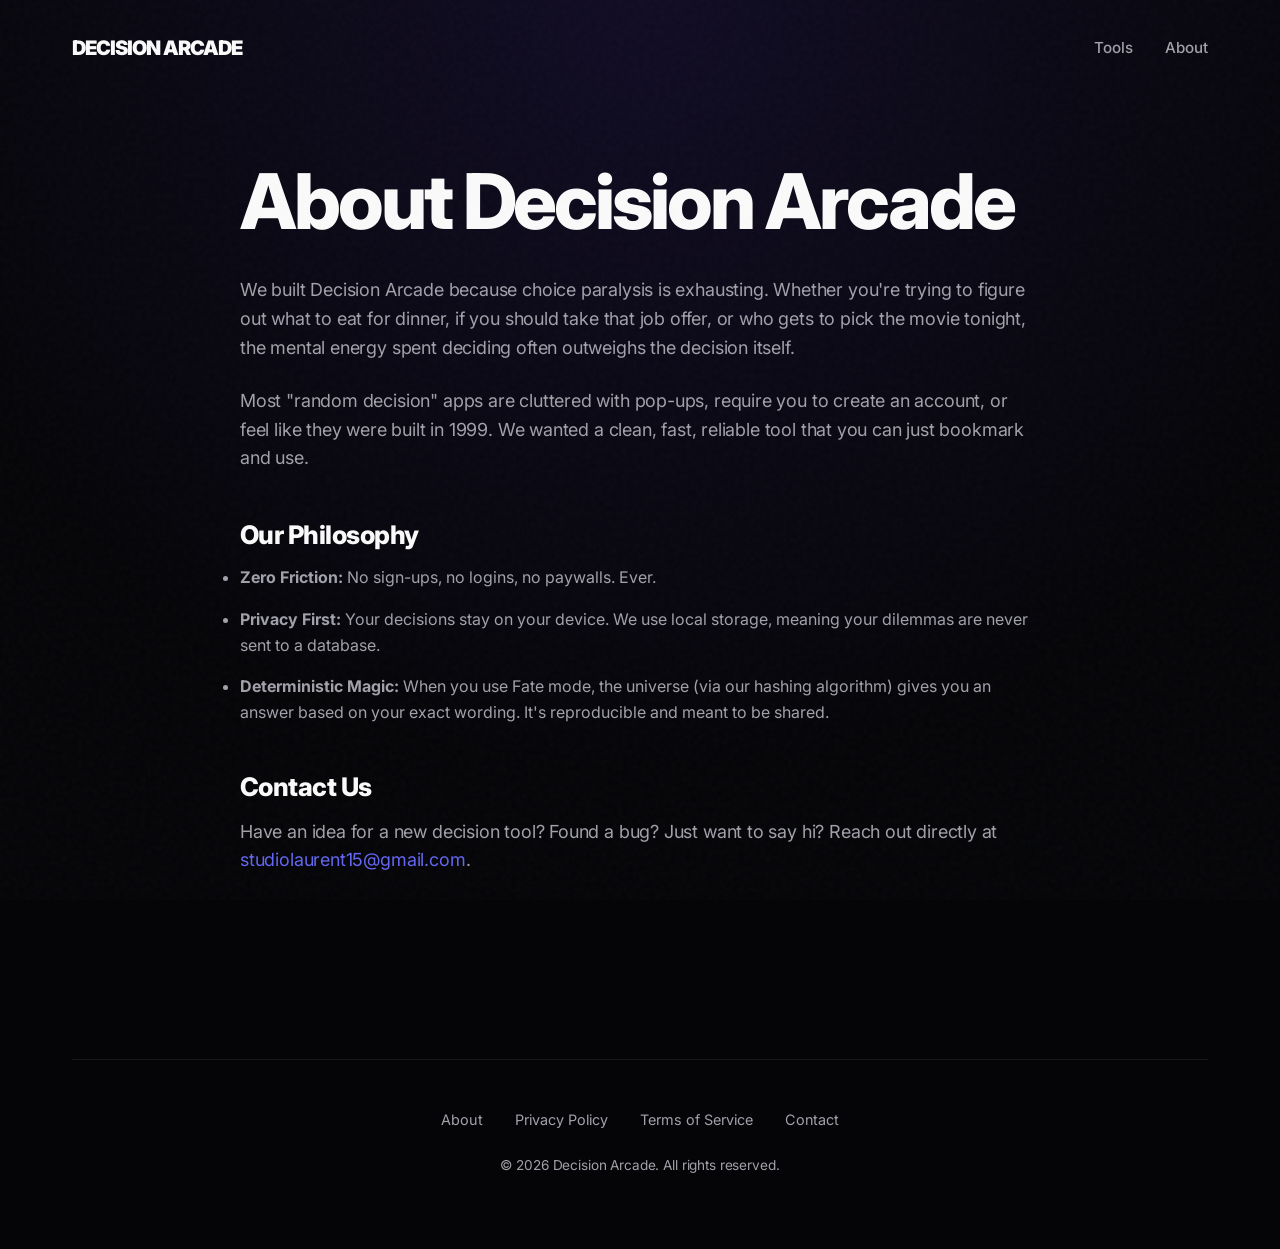
==== commit 64cd0c21: "SEO & ASO 10/10 Optimization & V3 Cinematic UI Polish" ====
--- a/about/index.html
+++ b/about/index.html
@@ -8,6 +8,13 @@
     <meta name="description" content="About Decision Arcade. We build free tools to help you break through choice paralysis.">
     <link rel="icon" href="/favicon.svg" type="image/svg+xml">
     <link rel="stylesheet" href="/css/style.css">
+    <link rel="preconnect" href="https://fonts.googleapis.com">
+    <link rel="preconnect" href="https://fonts.gstatic.com" crossorigin>
+    <link href="https://fonts.googleapis.com/css2?family=Inter:wght@400;500;600;800&display=swap" rel="stylesheet">
+    <meta name="theme-color" content="#050508">
+    <link rel="manifest" href="/manifest.json">
+    <meta name="apple-mobile-web-app-capable" content="yes">
+    <link rel="apple-touch-icon" href="/favicon.svg">
 </head>
 <body>
     <div class="container">
--- a/css/style.css
+++ b/css/style.css
@@ -1,18 +1,17 @@
-@import url('https://fonts.googleapis.com/css2?family=Inter:wght@400;500;600;700;800;900&display=swap');
-
 :root {
   --bg: #050508;
-  --surface: #0A0A0F;
-  --surface-elevated: #111116;
-  --border: rgba(255,255,255,0.06);
-  --border-hover: rgba(255,255,255,0.15);
+  --surface: rgba(20, 20, 32, 0.6);
+  --surface-elevated: rgba(30, 30, 42, 0.8);
+  
+  --border: rgba(255,255,255,0.08);
+  --border-hover: rgba(255,255,255,0.2);
   
   --text-primary: #FAFAFA;
   --text-secondary: #A1A1AA;
   --text-tertiary: #52525B;
   
   --accent: #6366F1;
-  --accent-glow: rgba(99, 102, 241, 0.15);
+  --accent-glow: rgba(99, 102, 241, 0.25);
   --accent-hover: #818CF8;
 
   --success: #34D399;
@@ -24,7 +23,7 @@
   --radius-lg: 16px;
   
   --transition-fast: 150ms ease;
-  --transition-smooth: 400ms cubic-bezier(0.16, 1, 0.3, 1);
+  --transition-smooth: 500ms cubic-bezier(0.25, 0.46, 0.45, 0.94);
 }
 
 * { box-sizing: border-box; margin: 0; padding: 0; }
@@ -39,9 +38,20 @@
   font-size: 16px;
   -webkit-font-smoothing: antialiased;
   -moz-osx-font-smoothing: grayscale;
-  background-image: radial-gradient(circle at 50% 0%, var(--surface) 0%, var(--bg) 70%);
+  background-image: radial-gradient(circle at 50% 0%, #110c24 0%, var(--bg) 70%);
   background-attachment: fixed;
   min-height: 100vh;
+  position: relative;
+}
+
+body::before {
+  content: "";
+  position: fixed;
+  top: 0; left: 0; width: 100vw; height: 100vh;
+  background-image: url("data:image/svg+xml,%3Csvg viewBox='0 0 200 200' xmlns='http://www.w3.org/2000/svg'%3E%3Cfilter id='noiseFilter'%3E%3CfeTurbulence type='fractalNoise' baseFrequency='0.85' numOctaves='3' stitchTiles='stitch'/%3E%3C/filter%3E%3Crect width='100%25' height='100%25' filter='url(%23noiseFilter)'/%3E%3C/svg%3E");
+  opacity: 0.03;
+  pointer-events: none;
+  z-index: 9999;
 }
 
 /* TYPOGRAPHY */
@@ -75,13 +85,15 @@
   max-width: 1200px;
   margin: 0 auto;
   padding: 0 2rem;
+  position: relative;
+  z-index: 1;
 }
 
 main { min-height: 80vh; }
 
 /* CINEMATIC ANIMATIONS */
 @keyframes cinematic-reveal {
-  0% { opacity: 0; filter: blur(10px); transform: translateY(20px) scale(0.98); }
+  0% { opacity: 0; filter: blur(15px); transform: translateY(30px) scale(0.95); }
   100% { opacity: 1; filter: blur(0); transform: translateY(0) scale(1); }
 }
 
@@ -97,8 +109,9 @@
 
 /* INPUT FIELD */
 .input-field {
-  background: var(--surface-elevated);
+  background: rgba(255, 255, 255, 0.02);
   border: 1px solid var(--border);
+  backdrop-filter: blur(12px);
   color: var(--text-primary);
   padding: 1.5rem 2rem;
   width: 100%;
@@ -110,13 +123,13 @@
   letter-spacing: -0.02em;
   transition: all var(--transition-smooth);
   outline: none;
-  box-shadow: 0 4px 20px rgba(0,0,0,0.2);
+  box-shadow: inset 0 2px 4px rgba(0,0,0,0.2), 0 4px 20px rgba(0,0,0,0.4);
 }
 .input-field::placeholder { color: var(--text-tertiary); font-weight: 400; }
 .input-field:focus {
+  background: rgba(255, 255, 255, 0.04);
   border-color: var(--accent);
-  background: var(--surface);
-  box-shadow: 0 0 0 1px var(--accent), 0 0 40px var(--accent-glow);
+  box-shadow: inset 0 2px 4px rgba(0,0,0,0.2), 0 0 0 1px var(--accent), 0 0 30px var(--accent-glow);
 }
 
 /* BUTTONS */
@@ -124,37 +137,39 @@
   display: inline-flex;
   align-items: center;
   justify-content: center;
-  padding: 1rem 2rem;
+  padding: 1rem 2.5rem;
   border-radius: var(--radius-md);
   font-family: var(--font-base);
   font-weight: 600;
   font-size: 1rem;
-  letter-spacing: -0.01em;
+  letter-spacing: 0.02em;
   cursor: pointer;
-  transition: all var(--transition-fast);
+  transition: all var(--transition-smooth);
   outline: none;
   border: 1px solid transparent;
+  text-transform: uppercase;
 }
 .btn-primary {
-  background: var(--accent);
+  background: linear-gradient(135deg, #7C5CFF 0%, #5B3EE8 100%);
   color: #fff;
-  box-shadow: 0 4px 15px var(--accent-glow);
+  box-shadow: 0 4px 15px var(--accent-glow), inset 0 1px 1px rgba(255,255,255,0.2);
 }
 .btn-primary:hover {
-  background: var(--accent-hover);
+  transform: translateY(-3px);
+  box-shadow: 0 8px 25px rgba(99, 102, 241, 0.4), inset 0 1px 1px rgba(255,255,255,0.2);
+}
+.btn-primary:active { transform: translateY(0); }
+
+.btn-secondary {
+  background: rgba(255, 255, 255, 0.05);
+  backdrop-filter: blur(8px);
+  border-color: var(--border);
+  color: var(--text-primary);
+}
+.btn-secondary:hover {
+  background: rgba(255, 255, 255, 0.08);
+  border-color: var(--border-hover);
   transform: translateY(-2px);
-  box-shadow: 0 6px 20px rgba(99, 102, 241, 0.25);
-}
-.btn-primary:active { transform: translateY(0); }
-
-.btn-secondary {
-  background: var(--surface-elevated);
-  border-color: var(--border);
-  color: var(--text-primary);
-}
-.btn-secondary:hover {
-  background: var(--surface);
-  border-color: var(--border-hover);
 }
 
 .btn-outline {
@@ -164,7 +179,8 @@
 }
 .btn-outline:hover {
   border-color: var(--border-hover);
-  background: rgba(255,255,255,0.02);
+  background: rgba(255,255,255,0.03);
+  transform: translateY(-2px);
 }
 
 .btn-ghost {
@@ -173,7 +189,7 @@
 }
 .btn-ghost:hover {
   color: var(--text-primary);
-  background: rgba(255,255,255,0.03);
+  background: rgba(255,255,255,0.05);
 }
 
 /* MODE CARDS */
@@ -186,7 +202,8 @@
   margin: 0 auto;
 }
 .mode-card {
-  background: transparent;
+  background: rgba(20, 20, 32, 0.3);
+  backdrop-filter: blur(12px);
   border: 1px solid var(--border);
   border-radius: var(--radius-lg);
   padding: 2.5rem 2rem;
@@ -198,10 +215,10 @@
   height: 100%;
 }
 .mode-card:hover {
-  border-color: rgba(99, 102, 241, 0.4);
-  background: rgba(99, 102, 241, 0.02);
-  transform: translateY(-4px);
-  box-shadow: 0 10px 30px rgba(0,0,0,0.2);
+  border-color: rgba(99, 102, 241, 0.5);
+  background: rgba(99, 102, 241, 0.03);
+  transform: translateY(-6px);
+  box-shadow: 0 15px 35px rgba(0,0,0,0.4), inset 0 0 20px var(--accent-glow);
 }
 .mode-card h3 {
   font-size: 1.5rem;
@@ -242,6 +259,7 @@
 }
 .site-nav .links a:hover {
   color: var(--text-primary);
+  text-shadow: 0 0 10px rgba(255,255,255,0.3);
 }
 
 /* FOOTER */
@@ -286,10 +304,10 @@
   letter-spacing: -0.05em;
   text-transform: uppercase;
   color: var(--text-primary);
-  line-height: 1;
+  line-height: 1.1;
   margin-bottom: 1rem;
-  text-shadow: 0 0 40px var(--accent-glow);
-  background: linear-gradient(to bottom right, #fff, #a5b4fc);
+  text-shadow: 0 0 60px var(--accent-glow), 0 0 20px rgba(255,255,255,0.1);
+  background: linear-gradient(135deg, #ffffff 0%, #a5b4fc 100%);
   -webkit-background-clip: text;
   -webkit-text-fill-color: transparent;
 }
@@ -298,6 +316,7 @@
   color: var(--accent);
   margin-bottom: 1rem;
   font-weight: 600;
+  letter-spacing: -0.01em;
 }
 .verdict-explanation {
   max-width: 600px;
@@ -305,7 +324,7 @@
   margin: 0 auto 2rem;
 }
 
-/* AD SLOTS � Pre-monetization */
+/* AD SLOTS - Pre-monetization */
 .ad-slot {
   display: none;
   margin: 0; padding: 0; border: none; background: transparent;
@@ -336,4 +355,4 @@
     transition-duration: 0.01ms !important;
     scroll-behavior: auto !important;
   }
-}
+}
